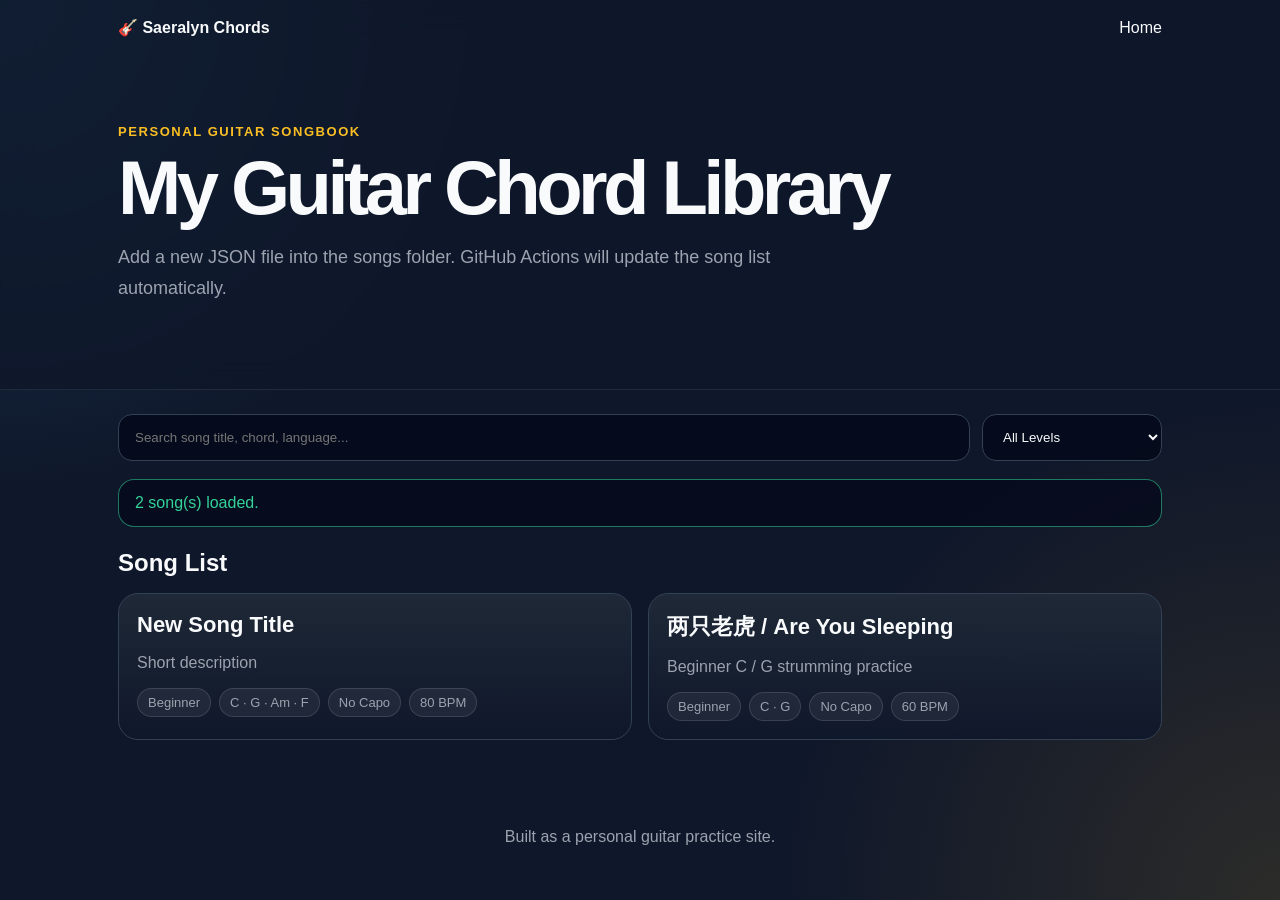
==== index.html @ 2f7dacc6 "Add files via upload" ====
<!DOCTYPE html>
<html lang="zh-Hans">
<head>
  <meta charset="UTF-8" />
  <meta name="viewport" content="width=device-width, initial-scale=1.0" />
  <title>Saeralyn Guitar Chords</title>
  <link rel="stylesheet" href="style.css" />
</head>
<body>
  <header class="site-header">
    <nav class="nav">
      <a class="logo" href="index.html">🎸 Saeralyn Chords</a>
      <a href="index.html">Home</a>
    </nav>

    <section class="hero">
      <p class="eyebrow">Personal Guitar Songbook</p>
      <h1>My Guitar Chord Library</h1>
      <p class="hero-text">
        Add a new JSON file into the songs folder. GitHub Actions will update the song list automatically.
      </p>
    </section>
  </header>

  <main class="container">
    <section class="toolbar">
      <input id="searchInput" type="search" placeholder="Search song title, chord, language..." />
      <select id="levelFilter">
        <option value="all">All Levels</option>
        <option value="Beginner">Beginner</option>
        <option value="Intermediate">Intermediate</option>
      </select>
    </section>

    <section class="status-card" id="statusBox">Loading songs...</section>

    <section>
      <h2 class="section-title">Song List</h2>
      <div id="songGrid" class="song-grid"></div>
    </section>
  </main>

  <footer class="footer">
    Built as a personal guitar practice site.
  </footer>

  <script src="app.js"></script>
</body>
</html>
---- style.css ----
:root {
  --bg: #0f172a;
  --panel: #111827;
  --panel-soft: #1f2937;
  --text: #f9fafb;
  --muted: #9ca3af;
  --line: #334155;
  --accent: #fbbf24;
  --accent-blue: #38bdf8;
  --code: #020617;
  --success: #34d399;
  --error: #fb7185;
}

* { box-sizing: border-box; }

body {
  margin: 0;
  font-family: Inter, "Segoe UI", "Microsoft YaHei", Arial, sans-serif;
  color: var(--text);
  background:
    radial-gradient(circle at top left, rgba(56,189,248,0.18), transparent 32%),
    radial-gradient(circle at bottom right, rgba(251,191,36,0.12), transparent 32%),
    var(--bg);
  min-height: 100vh;
}

a { color: inherit; text-decoration: none; }

.site-header, .compact-header {
  border-bottom: 1px solid rgba(255,255,255,0.08);
  background: rgba(15,23,42,0.75);
  backdrop-filter: blur(16px);
}

.nav {
  max-width: 1080px;
  margin: 0 auto;
  padding: 18px;
  display: flex;
  gap: 18px;
  align-items: center;
}

.logo { font-weight: 800; margin-right: auto; }

.hero {
  max-width: 1080px;
  margin: 0 auto;
  padding: 56px 18px 68px;
}

.eyebrow {
  color: var(--accent);
  font-weight: 700;
  letter-spacing: 0.12em;
  text-transform: uppercase;
  font-size: 13px;
}

.hero h1 {
  margin: 10px 0;
  font-size: clamp(38px, 7vw, 76px);
  letter-spacing: -0.06em;
  line-height: 0.95;
}

.hero-text {
  max-width: 720px;
  color: var(--muted);
  font-size: 18px;
  line-height: 1.7;
}

.container {
  max-width: 1080px;
  margin: 0 auto;
  padding: 24px 18px 60px;
}

.toolbar {
  display: grid;
  grid-template-columns: 1fr 180px;
  gap: 12px;
  margin-bottom: 18px;
}

input, select {
  width: 100%;
  border: 1px solid var(--line);
  border-radius: 14px;
  padding: 14px 16px;
  color: var(--text);
  background: rgba(2,6,23,0.72);
  outline: none;
}

.status-card {
  background: rgba(2,6,23,0.62);
  border: 1px solid var(--line);
  color: var(--muted);
  border-radius: 16px;
  padding: 14px 16px;
  margin-bottom: 22px;
}

.status-card.success {
  border-color: rgba(52,211,153,0.55);
  color: var(--success);
}

.status-card.error {
  border-color: rgba(251,113,133,0.65);
  color: var(--error);
}

.section-title { margin: 0 0 16px; }

.song-grid {
  display: grid;
  grid-template-columns: repeat(auto-fit, minmax(260px, 1fr));
  gap: 16px;
}

.song-card {
  background: linear-gradient(180deg, rgba(31,41,55,0.96), rgba(15,23,42,0.96));
  border: 1px solid var(--line);
  border-radius: 20px;
  padding: 18px;
  transition: transform 0.18s ease, border-color 0.18s ease;
}

.song-card:hover {
  transform: translateY(-3px);
  border-color: var(--accent-blue);
}

.song-card h3 { margin: 0 0 8px; font-size: 22px; }
.song-card p { color: var(--muted); }

.meta-line {
  display: flex;
  flex-wrap: wrap;
  gap: 8px;
  margin-top: 14px;
}

.badge {
  border: 1px solid rgba(255,255,255,0.12);
  background: rgba(255,255,255,0.06);
  color: var(--muted);
  border-radius: 999px;
  padding: 6px 10px;
  font-size: 13px;
}

.song-hero, .card {
  background: linear-gradient(180deg, rgba(31,41,55,0.96), rgba(15,23,42,0.96));
  border: 1px solid var(--line);
  border-radius: 24px;
  padding: 24px;
  margin-bottom: 18px;
  box-shadow: 0 18px 45px rgba(0,0,0,0.22);
}

.card.optional.hidden { display: none; }

.song-hero h1 {
  margin: 0 0 8px;
  font-size: clamp(32px, 5vw, 56px);
  letter-spacing: -0.04em;
}

.song-hero p, .muted { color: var(--muted); }

.info-grid {
  display: grid;
  grid-template-columns: repeat(auto-fit, minmax(160px, 1fr));
  gap: 12px;
  margin-top: 18px;
}

.info-card {
  background: rgba(2,6,23,0.55);
  border: 1px solid var(--line);
  border-radius: 16px;
  padding: 14px;
}

.info-card span {
  display: block;
  color: var(--muted);
  font-size: 13px;
  margin-bottom: 5px;
}

.info-card strong { font-size: 18px; }

.code-box {
  background: var(--code);
  border: 1px solid #1e293b;
  border-radius: 18px;
  padding: 18px;
  overflow-x: auto;
  font-family: "JetBrains Mono", Consolas, "Courier New", monospace;
}

.pattern {
  display: inline-block;
  color: var(--accent);
  font-size: 28px;
  letter-spacing: 0.16em;
  background: rgba(251,191,36,0.08);
  border: 1px solid rgba(251,191,36,0.22);
  border-radius: 12px;
  padding: 10px 14px;
}

.count {
  color: var(--muted);
  margin-top: 12px;
  white-space: pre;
}

.note-text, .note-list {
  color: var(--muted);
  line-height: 1.9;
}

.sheet { display: grid; gap: 16px; }

.song-line {
  background: rgba(2,6,23,0.62);
  border: 1px solid #263244;
  border-radius: 18px;
  padding: 18px;
  overflow-x: auto;
}

.chord-label {
  display: inline-flex;
  min-width: 42px;
  height: 42px;
  align-items: center;
  justify-content: center;
  border-radius: 12px;
  background: rgba(56,189,248,0.14);
  color: var(--accent-blue);
  border: 1px solid rgba(56,189,248,0.34);
  font-size: 24px;
  font-weight: 900;
  margin-bottom: 12px;
}

.align-grid {
  display: grid;
  grid-template-columns: repeat(var(--cols), minmax(36px, 42px));
  grid-template-rows: repeat(3, auto);
  gap: 4px 0;
  width: max-content;
  font-family: "JetBrains Mono", Consolas, "Courier New", monospace;
}

.cell {
  min-height: 28px;
  display: flex;
  align-items: center;
  justify-content: center;
  white-space: pre;
}

.beat-cell { color: var(--muted); font-size: 13px; }
.strum-cell { color: var(--accent); font-weight: 900; font-size: 22px; }
.lyric-cell {
  font-family: "Microsoft YaHei", "PingFang SC", sans-serif;
  color: var(--text);
  font-size: 21px;
  font-weight: 700;
}
.empty { color: #334155; }

.tab-box {
  overflow-x: auto;
  background: #f8fafc;
  color: #111827;
  border-radius: 18px;
  padding: 18px;
}

.tab-staff {
  font-family: "JetBrains Mono", Consolas, "Courier New", monospace;
  white-space: pre;
  line-height: 1.25;
  font-size: 15px;
}

.tab-title {
  color: #334155;
  font-weight: 800;
  margin: 0 0 10px;
}

.capo-table {
  width: 100%;
  border-collapse: collapse;
  overflow: hidden;
  border-radius: 14px;
}

.capo-table th, .capo-table td {
  border: 1px solid var(--line);
  padding: 12px;
  text-align: left;
}

.capo-table th {
  background: rgba(2,6,23,0.72);
  color: var(--accent);
}

.capo-table td { background: rgba(15,23,42,0.72); }

.footer {
  color: var(--muted);
  text-align: center;
  padding: 28px 18px 40px;
}

.footer a { color: var(--accent-blue); }

@media (max-width: 700px) {
  .toolbar { grid-template-columns: 1fr; }
  .align-grid { grid-template-columns: repeat(var(--cols), 34px); }
  .lyric-cell { font-size: 18px; }
  .strum-cell { font-size: 19px; }
}
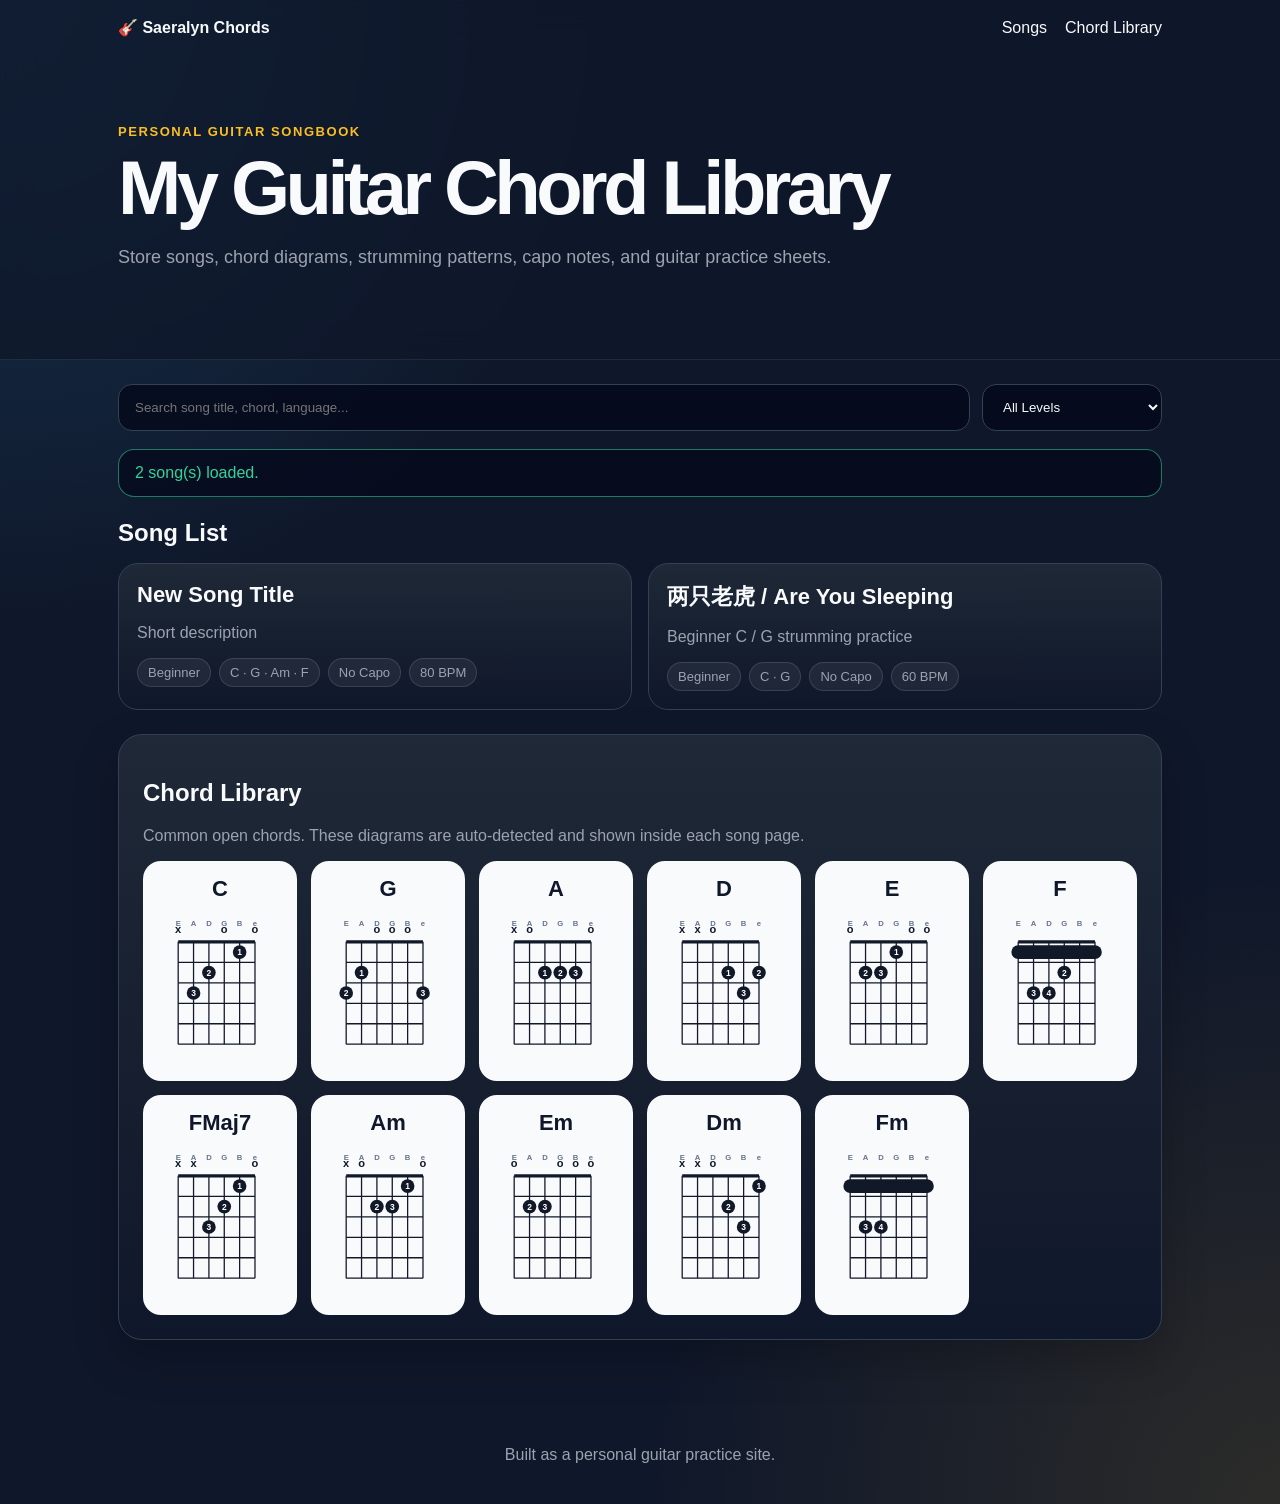
==== commit 63269286: "Add files via upload" ====
--- a/index.html
+++ b/index.html
@@ -10,14 +10,15 @@
   <header class="site-header">
     <nav class="nav">
       <a class="logo" href="index.html">🎸 Saeralyn Chords</a>
-      <a href="index.html">Home</a>
+      <a href="#songs">Songs</a>
+      <a href="#chords">Chord Library</a>
     </nav>
 
     <section class="hero">
       <p class="eyebrow">Personal Guitar Songbook</p>
       <h1>My Guitar Chord Library</h1>
       <p class="hero-text">
-        Add a new JSON file into the songs folder. GitHub Actions will update the song list automatically.
+        Store songs, chord diagrams, strumming patterns, capo notes, and guitar practice sheets.
       </p>
     </section>
   </header>
@@ -34,9 +35,15 @@
 
     <section class="status-card" id="statusBox">Loading songs...</section>
 
-    <section>
+    <section id="songs">
       <h2 class="section-title">Song List</h2>
       <div id="songGrid" class="song-grid"></div>
+    </section>
+
+    <section id="chords" class="card">
+      <h2>Chord Library</h2>
+      <p class="muted">Common open chords. These diagrams are auto-detected and shown inside each song page.</p>
+      <div id="chordLibraryGrid" class="chord-grid"></div>
     </section>
   </main>
 
@@ -44,6 +51,7 @@
     Built as a personal guitar practice site.
   </footer>
 
+  <script src="chords.js"></script>
   <script src="app.js"></script>
 </body>
 </html>
--- a/style.css
+++ b/style.css
@@ -120,6 +120,7 @@
   display: grid;
   grid-template-columns: repeat(auto-fit, minmax(260px, 1fr));
   gap: 16px;
+  margin-bottom: 24px;
 }
 
 .song-card {
@@ -195,6 +196,75 @@
 }
 
 .info-card strong { font-size: 18px; }
+
+.chord-grid {
+  display: grid;
+  grid-template-columns: repeat(auto-fit, minmax(135px, 1fr));
+  gap: 14px;
+  margin-top: 16px;
+}
+
+.chord-card {
+  background: #f8fafc;
+  color: #0f172a;
+  border-radius: 18px;
+  padding: 14px 10px 8px;
+  text-align: center;
+  border: 1px solid rgba(255,255,255,0.12);
+}
+
+.chord-name {
+  font-weight: 900;
+  font-size: 22px;
+  margin-bottom: 4px;
+}
+
+.chord-svg {
+  width: 128px;
+  max-width: 100%;
+  height: auto;
+}
+
+.chord-line {
+  stroke: #111827;
+  stroke-width: 1.5;
+}
+
+.nut-line {
+  stroke: #111827;
+  stroke-width: 4;
+}
+
+.barre-line {
+  stroke: #111827;
+  stroke-width: 16;
+  stroke-linecap: round;
+}
+
+.finger-dot {
+  fill: #111827;
+}
+
+.finger-text {
+  fill: #ffffff;
+  font-size: 10px;
+  text-anchor: middle;
+  font-weight: 800;
+}
+
+.mute-open {
+  fill: #111827;
+  font-size: 13px;
+  text-anchor: middle;
+  font-weight: 900;
+}
+
+.small-label {
+  fill: #64748b;
+  font-size: 9px;
+  text-anchor: middle;
+  font-weight: 700;
+}
 
 .code-box {
   background: var(--code);
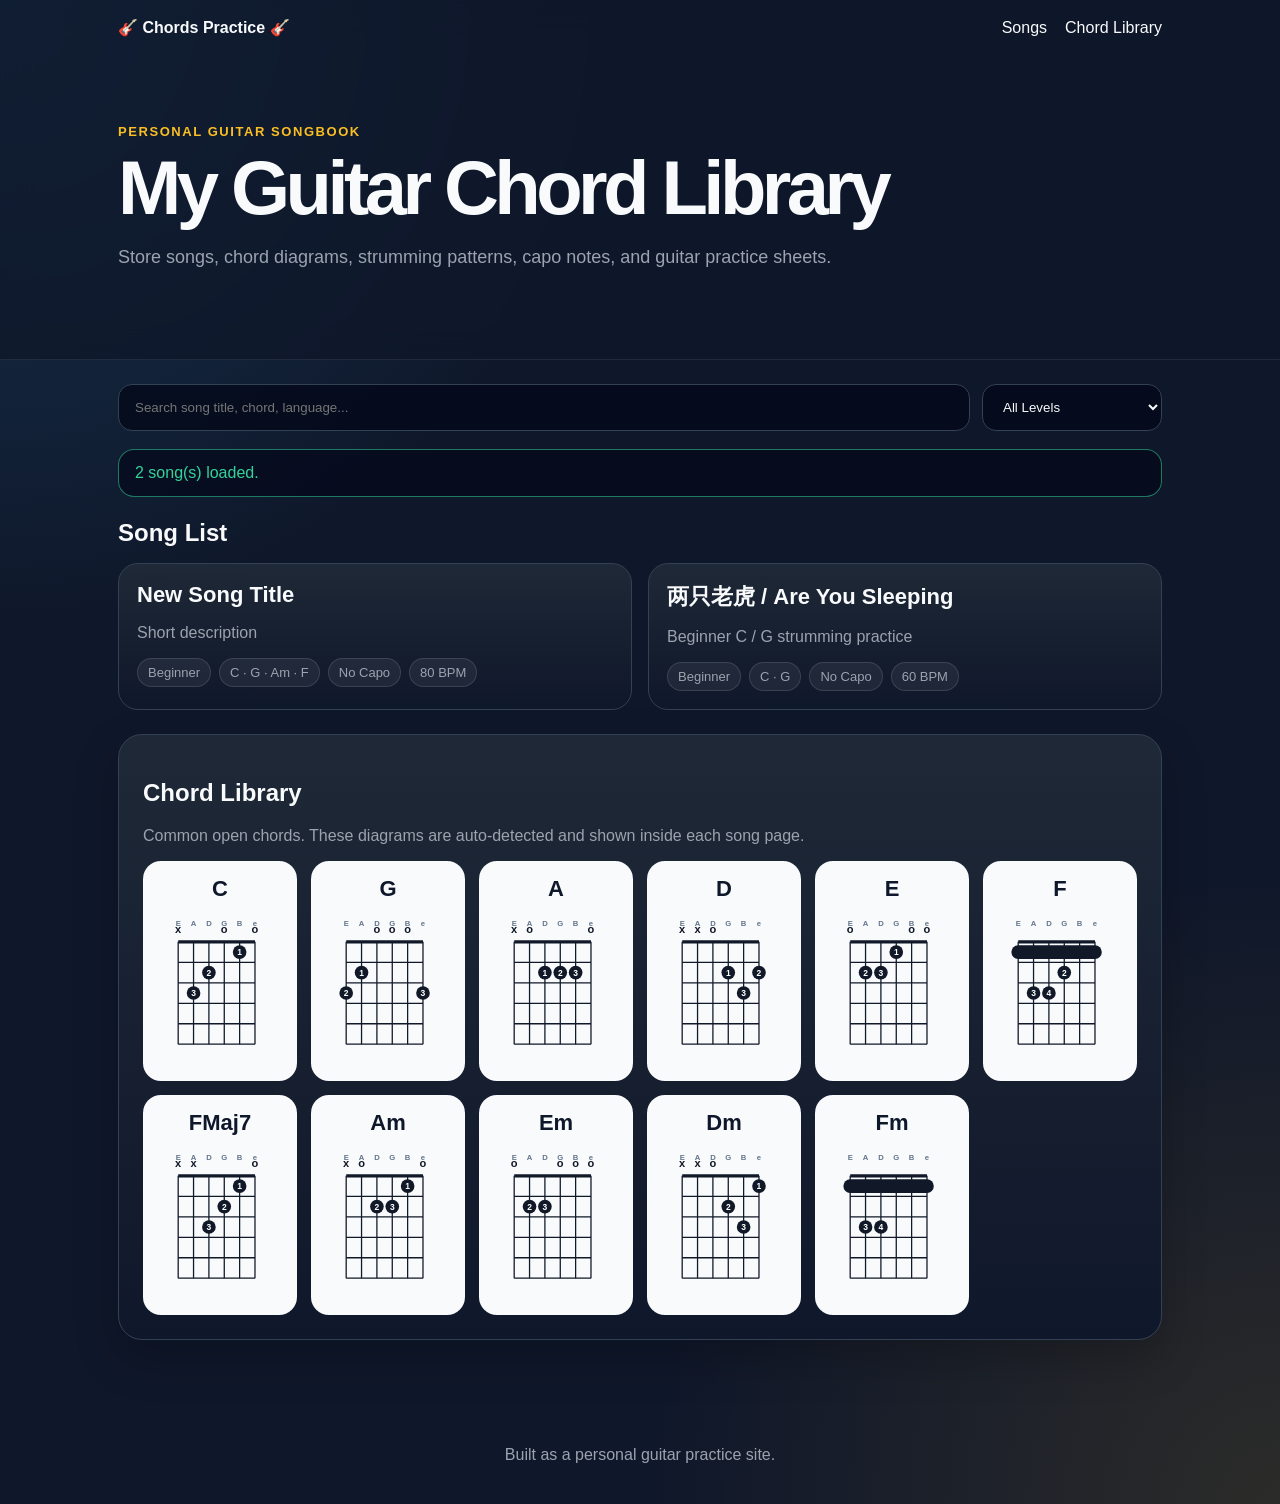
==== commit a3e67d4f: "Update logo text in navigation" ====
--- a/index.html
+++ b/index.html
@@ -3,13 +3,13 @@
 <head>
   <meta charset="UTF-8" />
   <meta name="viewport" content="width=device-width, initial-scale=1.0" />
-  <title>Saeralyn Guitar Chords</title>
+  <title>Guitar Chords Practice</title>
   <link rel="stylesheet" href="style.css" />
 </head>
 <body>
   <header class="site-header">
     <nav class="nav">
-      <a class="logo" href="index.html">🎸 Saeralyn Chords</a>
+      <a class="logo" href="index.html">🎸 Chords Practice 🎸</a>
       <a href="#songs">Songs</a>
       <a href="#chords">Chord Library</a>
     </nav>
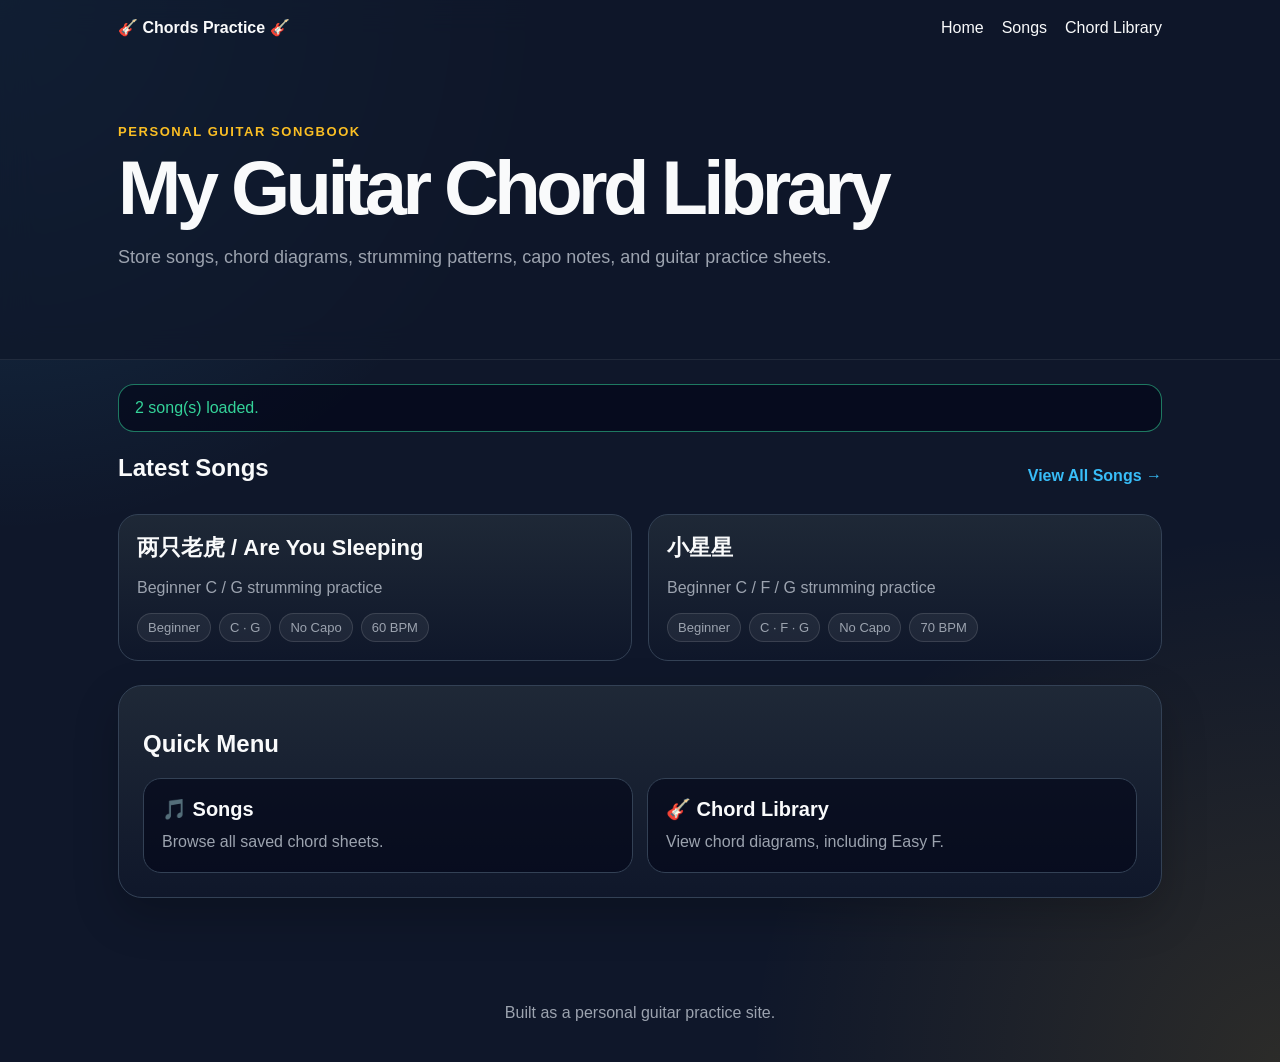
==== commit a5968e4f: "Add files via upload" ====
--- a/index.html
+++ b/index.html
@@ -10,8 +10,9 @@
   <header class="site-header">
     <nav class="nav">
       <a class="logo" href="index.html">🎸 Chords Practice 🎸</a>
-      <a href="#songs">Songs</a>
-      <a href="#chords">Chord Library</a>
+      <a href="index.html">Home</a>
+      <a href="songs.html">Songs</a>
+      <a href="chords.html">Chord Library</a>
     </nav>
 
     <section class="hero">
@@ -24,26 +25,30 @@
   </header>
 
   <main class="container">
-    <section class="toolbar">
-      <input id="searchInput" type="search" placeholder="Search song title, chord, language..." />
-      <select id="levelFilter">
-        <option value="all">All Levels</option>
-        <option value="Beginner">Beginner</option>
-        <option value="Intermediate">Intermediate</option>
-      </select>
-    </section>
+    <section class="status-card" id="statusBox">Loading latest songs...</section>
 
-    <section class="status-card" id="statusBox">Loading songs...</section>
+    <section class="home-layout">
+      <section>
+        <div class="section-heading-row">
+          <h2 class="section-title">Latest Songs</h2>
+          <a class="text-link" href="songs.html">View All Songs →</a>
+        </div>
+        <div id="latestSongGrid" class="song-grid"></div>
+      </section>
 
-    <section id="songs">
-      <h2 class="section-title">Song List</h2>
-      <div id="songGrid" class="song-grid"></div>
-    </section>
-
-    <section id="chords" class="card">
-      <h2>Chord Library</h2>
-      <p class="muted">Common open chords. These diagrams are auto-detected and shown inside each song page.</p>
-      <div id="chordLibraryGrid" class="chord-grid"></div>
+      <section class="card">
+        <h2>Quick Menu</h2>
+        <div class="quick-menu">
+          <a class="quick-card" href="songs.html">
+            <strong>🎵 Songs</strong>
+            <span>Browse all saved chord sheets.</span>
+          </a>
+          <a class="quick-card" href="chords.html">
+            <strong>🎸 Chord Library</strong>
+            <span>View chord diagrams, including Easy F.</span>
+          </a>
+        </div>
+      </section>
     </section>
   </main>
 
--- a/style.css
+++ b/style.css
@@ -404,3 +404,75 @@
   .lyric-cell { font-size: 18px; }
   .strum-cell { font-size: 19px; }
 }
+
+
+.section-heading-row {
+  display: flex;
+  align-items: center;
+  justify-content: space-between;
+  gap: 16px;
+  margin-bottom: 16px;
+}
+
+.text-link {
+  color: var(--accent-blue);
+  font-weight: 700;
+}
+
+.quick-menu {
+  display: grid;
+  grid-template-columns: repeat(auto-fit, minmax(220px, 1fr));
+  gap: 14px;
+  margin-top: 14px;
+}
+
+.quick-card {
+  display: block;
+  background: rgba(2,6,23,0.62);
+  border: 1px solid var(--line);
+  border-radius: 18px;
+  padding: 18px;
+  transition: transform 0.18s ease, border-color 0.18s ease;
+}
+
+.quick-card:hover {
+  transform: translateY(-3px);
+  border-color: var(--accent-blue);
+}
+
+.quick-card strong {
+  display: block;
+  font-size: 20px;
+  margin-bottom: 8px;
+}
+
+.quick-card span {
+  color: var(--muted);
+  line-height: 1.6;
+}
+
+.page-title-card {
+  background: linear-gradient(180deg, rgba(31,41,55,0.96), rgba(15,23,42,0.96));
+  border: 1px solid var(--line);
+  border-radius: 24px;
+  padding: 28px;
+  margin-bottom: 22px;
+  box-shadow: 0 18px 45px rgba(0,0,0,0.22);
+}
+
+.page-title-card h1 {
+  margin: 8px 0;
+  font-size: clamp(36px, 6vw, 64px);
+  letter-spacing: -0.05em;
+}
+
+.toolbar.single {
+  grid-template-columns: 1fr;
+}
+
+@media (max-width: 700px) {
+  .section-heading-row {
+    align-items: flex-start;
+    flex-direction: column;
+  }
+}
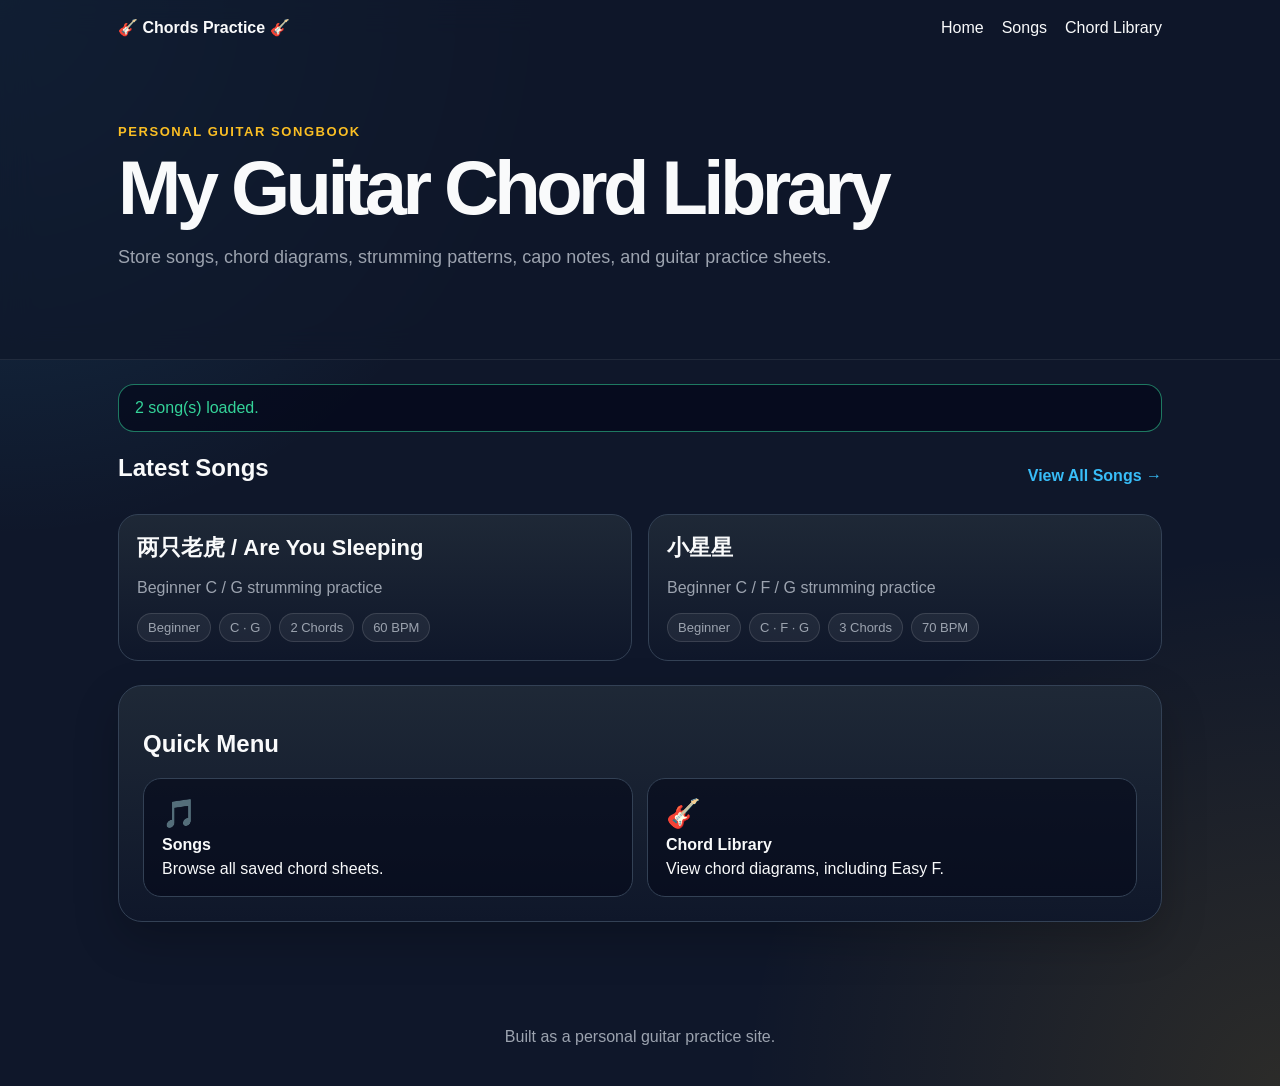
==== commit 1b6d0a9e: "Add files via upload" ====
--- a/index.html
+++ b/index.html
@@ -25,30 +25,30 @@
   </header>
 
   <main class="container">
-    <section class="status-card" id="statusBox">Loading latest songs...</section>
+    <section class="status-card" id="statusBox">Loading songs...</section>
 
-    <section class="home-layout">
-      <section>
-        <div class="section-heading-row">
-          <h2 class="section-title">Latest Songs</h2>
-          <a class="text-link" href="songs.html">View All Songs →</a>
-        </div>
-        <div id="latestSongGrid" class="song-grid"></div>
-      </section>
+    <section>
+      <div class="section-heading-row">
+        <h2 class="section-title">Latest Songs</h2>
+        <a class="text-link" href="songs.html">View All Songs →</a>
+      </div>
+      <div id="latestSongGrid" class="song-grid"></div>
+    </section>
 
-      <section class="card">
-        <h2>Quick Menu</h2>
-        <div class="quick-menu">
-          <a class="quick-card" href="songs.html">
-            <strong>🎵 Songs</strong>
-            <span>Browse all saved chord sheets.</span>
-          </a>
-          <a class="quick-card" href="chords.html">
-            <strong>🎸 Chord Library</strong>
-            <span>View chord diagrams, including Easy F.</span>
-          </a>
-        </div>
-      </section>
+    <section class="card quick-menu-card">
+      <h2>Quick Menu</h2>
+      <div class="quick-menu-grid">
+        <a class="quick-menu-item" href="songs.html">
+          <span class="quick-icon">🎵</span>
+          <strong>Songs</strong>
+          <span>Browse all saved chord sheets.</span>
+        </a>
+        <a class="quick-menu-item" href="chords.html">
+          <span class="quick-icon">🎸</span>
+          <strong>Chord Library</strong>
+          <span>View chord diagrams, including Easy F.</span>
+        </a>
+      </div>
     </section>
   </main>
 
--- a/style.css
+++ b/style.css
@@ -405,74 +405,78 @@
   .strum-cell { font-size: 19px; }
 }
 
+.page-intro {
+  margin-bottom: 26px;
+}
+
+.page-intro h1 {
+  margin: 10px 0;
+  font-size: clamp(36px, 6vw, 62px);
+  letter-spacing: -0.05em;
+}
 
 .section-heading-row {
   display: flex;
+  justify-content: space-between;
   align-items: center;
-  justify-content: space-between;
   gap: 16px;
   margin-bottom: 16px;
 }
 
 .text-link {
   color: var(--accent-blue);
-  font-weight: 700;
-}
-
-.quick-menu {
-  display: grid;
-  grid-template-columns: repeat(auto-fit, minmax(220px, 1fr));
+  font-weight: 800;
+}
+
+.quick-menu-grid {
+  display: grid;
+  grid-template-columns: repeat(auto-fit, minmax(240px, 1fr));
   gap: 14px;
-  margin-top: 14px;
-}
-
-.quick-card {
-  display: block;
-  background: rgba(2,6,23,0.62);
+  margin-top: 16px;
+}
+
+.quick-menu-item {
+  display: grid;
+  gap: 6px;
+  background: rgba(2,6,23,0.55);
   border: 1px solid var(--line);
   border-radius: 18px;
   padding: 18px;
   transition: transform 0.18s ease, border-color 0.18s ease;
 }
 
-.quick-card:hover {
+.quick-menu-item:hover {
   transform: translateY(-3px);
   border-color: var(--accent-blue);
 }
 
-.quick-card strong {
-  display: block;
-  font-size: 20px;
-  margin-bottom: 8px;
-}
-
-.quick-card span {
-  color: var(--muted);
-  line-height: 1.6;
-}
-
-.page-title-card {
-  background: linear-gradient(180deg, rgba(31,41,55,0.96), rgba(15,23,42,0.96));
-  border: 1px solid var(--line);
-  border-radius: 24px;
-  padding: 28px;
-  margin-bottom: 22px;
-  box-shadow: 0 18px 45px rgba(0,0,0,0.22);
-}
-
-.page-title-card h1 {
-  margin: 8px 0;
-  font-size: clamp(36px, 6vw, 64px);
-  letter-spacing: -0.05em;
-}
-
-.toolbar.single {
-  grid-template-columns: 1fr;
-}
-
-@media (max-width: 700px) {
-  .section-heading-row {
-    align-items: flex-start;
-    flex-direction: column;
-  }
-}
+.quick-icon {
+  font-size: 28px;
+}
+
+.compact-toolbar {
+  grid-template-columns: repeat(auto-fit, minmax(180px, 1fr));
+}
+
+.filter-button-row {
+  display: flex;
+  flex-wrap: wrap;
+  gap: 10px;
+  margin-top: 14px;
+}
+
+.filter-button {
+  border: 1px solid var(--line);
+  border-radius: 999px;
+  padding: 10px 14px;
+  color: var(--text);
+  background: rgba(2,6,23,0.72);
+  cursor: pointer;
+  font-weight: 800;
+}
+
+.filter-button.active,
+.filter-button:hover {
+  border-color: var(--accent-blue);
+  color: var(--accent-blue);
+}
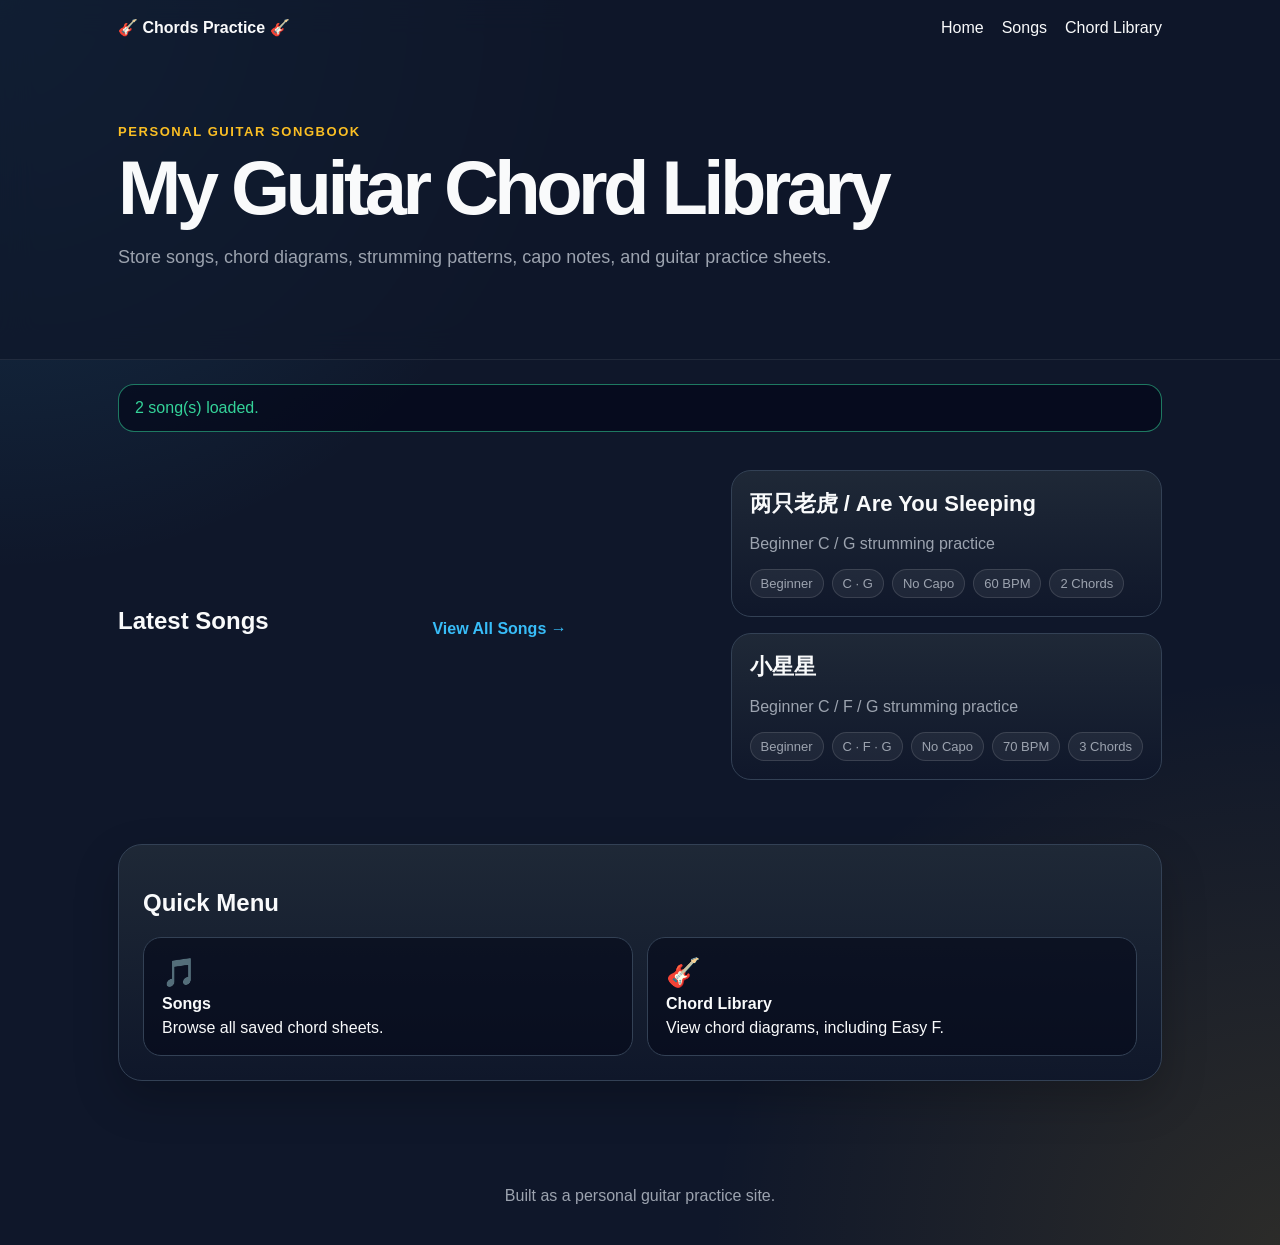
==== commit bec75f42: "Bug fixes" ====
--- a/index.html
+++ b/index.html
@@ -31,6 +31,7 @@
       <div class="section-heading-row">
         <h2 class="section-title">Latest Songs</h2>
         <a class="text-link" href="songs.html">View All Songs →</a>
+      <div id="latestSongsGrid" class="song-grid compact"></div>
       </div>
       <div id="latestSongGrid" class="song-grid"></div>
     </section>
--- a/style.css
+++ b/style.css
@@ -480,3 +480,40 @@
   border-color: var(--accent-blue);
   color: var(--accent-blue);
 }
+
+
+.category-pills {
+  display: flex;
+  flex-wrap: wrap;
+  gap: 10px;
+  margin-top: 18px;
+}
+
+.category-pill {
+  border: 1px solid var(--line);
+  background: rgba(2,6,23,0.72);
+  color: var(--text);
+  border-radius: 999px;
+  padding: 10px 14px;
+  cursor: pointer;
+  font-weight: 700;
+}
+
+.category-pill:hover,
+.category-pill.active {
+  border-color: var(--accent-blue);
+  color: var(--accent-blue);
+}
+
+.page-actions {
+  margin: 12px 0 24px;
+}
+
+.page-actions a {
+  color: var(--accent-blue);
+  font-weight: 700;
+}
+
+.song-grid.compact {
+  margin-top: 16px;
+}
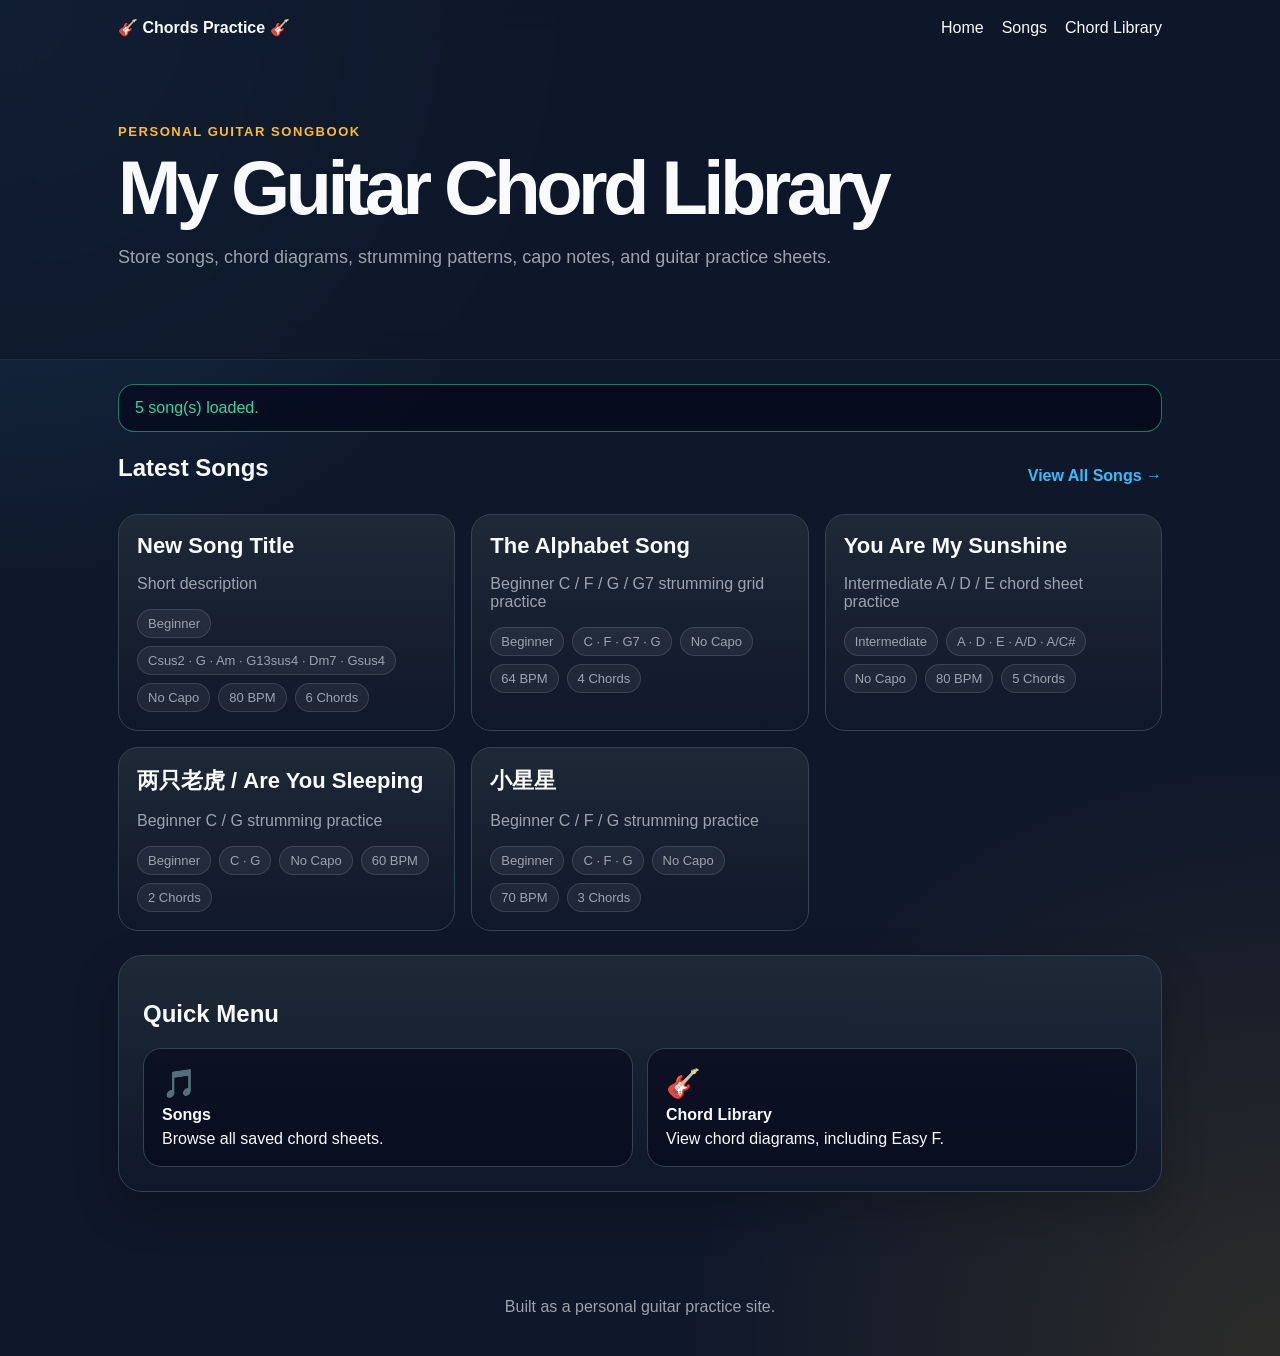
==== commit 8567d3d0: "Refactor Latest Songs section in index.html" ====
--- a/index.html
+++ b/index.html
@@ -27,14 +27,14 @@
   <main class="container">
     <section class="status-card" id="statusBox">Loading songs...</section>
 
-    <section>
-      <div class="section-heading-row">
-        <h2 class="section-title">Latest Songs</h2>
-        <a class="text-link" href="songs.html">View All Songs →</a>
-      <div id="latestSongsGrid" class="song-grid compact"></div>
-      </div>
-      <div id="latestSongGrid" class="song-grid"></div>
-    </section>
+  <section>
+    <div class="section-heading-row">
+      <h2 class="section-title">Latest Songs</h2>
+      <a class="text-link" href="songs.html">View All Songs →</a>
+    </div>
+
+    <div id="latestSongsGrid" class="song-grid compact"></div>
+  </section>
 
     <section class="card quick-menu-card">
       <h2>Quick Menu</h2>
--- a/style.css
+++ b/style.css
@@ -517,3 +517,152 @@
 .song-grid.compact {
   margin-top: 16px;
 }
+
+
+/* Chord sheet mode */
+.chord-sheet-box {
+  background: #f8fafc;
+  color: #111827;
+  border-radius: 18px;
+  padding: 22px;
+  overflow-x: auto;
+}
+
+.chord-sheet-section {
+  margin-bottom: 28px;
+}
+
+.chord-sheet-section h3 {
+  color: #0f172a;
+  font-size: 18px;
+  margin: 0 0 12px;
+}
+
+.chord-sheet-line {
+  font-family: "JetBrains Mono", Consolas, "Courier New", monospace;
+  white-space: pre;
+  line-height: 1.45;
+  font-size: 15px;
+  margin: 8px 0;
+}
+
+.chord-row {
+  color: #111827;
+  font-weight: 900;
+}
+
+.lyric-row {
+  color: #111827;
+}
+
+.progression-row {
+  font-family: "JetBrains Mono", Consolas, "Courier New", monospace;
+  background: #e2e8f0;
+  color: #0f172a;
+  border-radius: 12px;
+  padding: 12px;
+  white-space: pre-wrap;
+  line-height: 1.7;
+}
+
+.song-format-badge {
+  color: var(--accent-blue);
+}
+
+
+/* Clickable chord popup */
+.chord-label-button,
+.inline-chord-button {
+  font: inherit;
+  color: var(--accent-blue);
+  background: transparent;
+  border: 0;
+  padding: 0;
+  cursor: pointer;
+  font-weight: 900;
+  text-decoration: underline;
+  text-decoration-thickness: 2px;
+  text-underline-offset: 4px;
+}
+
+.chord-label-button:hover,
+.inline-chord-button:hover {
+  color: var(--accent);
+}
+
+.is-missing {
+  color: var(--muted);
+  text-decoration-style: dashed;
+}
+
+.chord-popup-overlay {
+  position: fixed;
+  inset: 0;
+  z-index: 9999;
+  background: rgba(2, 6, 23, 0.72);
+  display: grid;
+  place-items: center;
+  padding: 20px;
+}
+
+.chord-popup-overlay[hidden] {
+  display: none;
+}
+
+.chord-popup-panel {
+  position: relative;
+  background: #f8fafc;
+  color: #0f172a;
+  border-radius: 24px;
+  padding: 26px;
+  max-width: min(92vw, 320px);
+  box-shadow: 0 30px 80px rgba(0, 0, 0, 0.45);
+}
+
+.chord-popup-panel .chord-card {
+  border: 0;
+  padding: 0;
+}
+
+.chord-popup-panel .chord-svg {
+  width: 190px;
+}
+
+.chord-popup-close {
+  position: absolute;
+  top: 8px;
+  right: 12px;
+  border: 0;
+  background: transparent;
+  color: #0f172a;
+  font-size: 30px;
+  line-height: 1;
+  cursor: pointer;
+}
+
+body.popup-open {
+  overflow: hidden;
+}
+
+/* Clickable chord-sheet positioning */
+.chord-sheet-line-wrap {
+  position: relative;
+  min-width: calc(var(--line-chars) * 1ch);
+  margin: 10px 0 16px;
+  padding-top: 26px;
+}
+
+.chord-sheet-chord-row {
+  position: absolute;
+  top: 0;
+  left: 0;
+  height: 24px;
+  width: 100%;
+  font-family: "JetBrains Mono", Consolas, "Courier New", monospace;
+}
+
+.floating-chord {
+  position: absolute;
+  left: calc(var(--chord-pos) * 1ch);
+  top: 0;
+}
